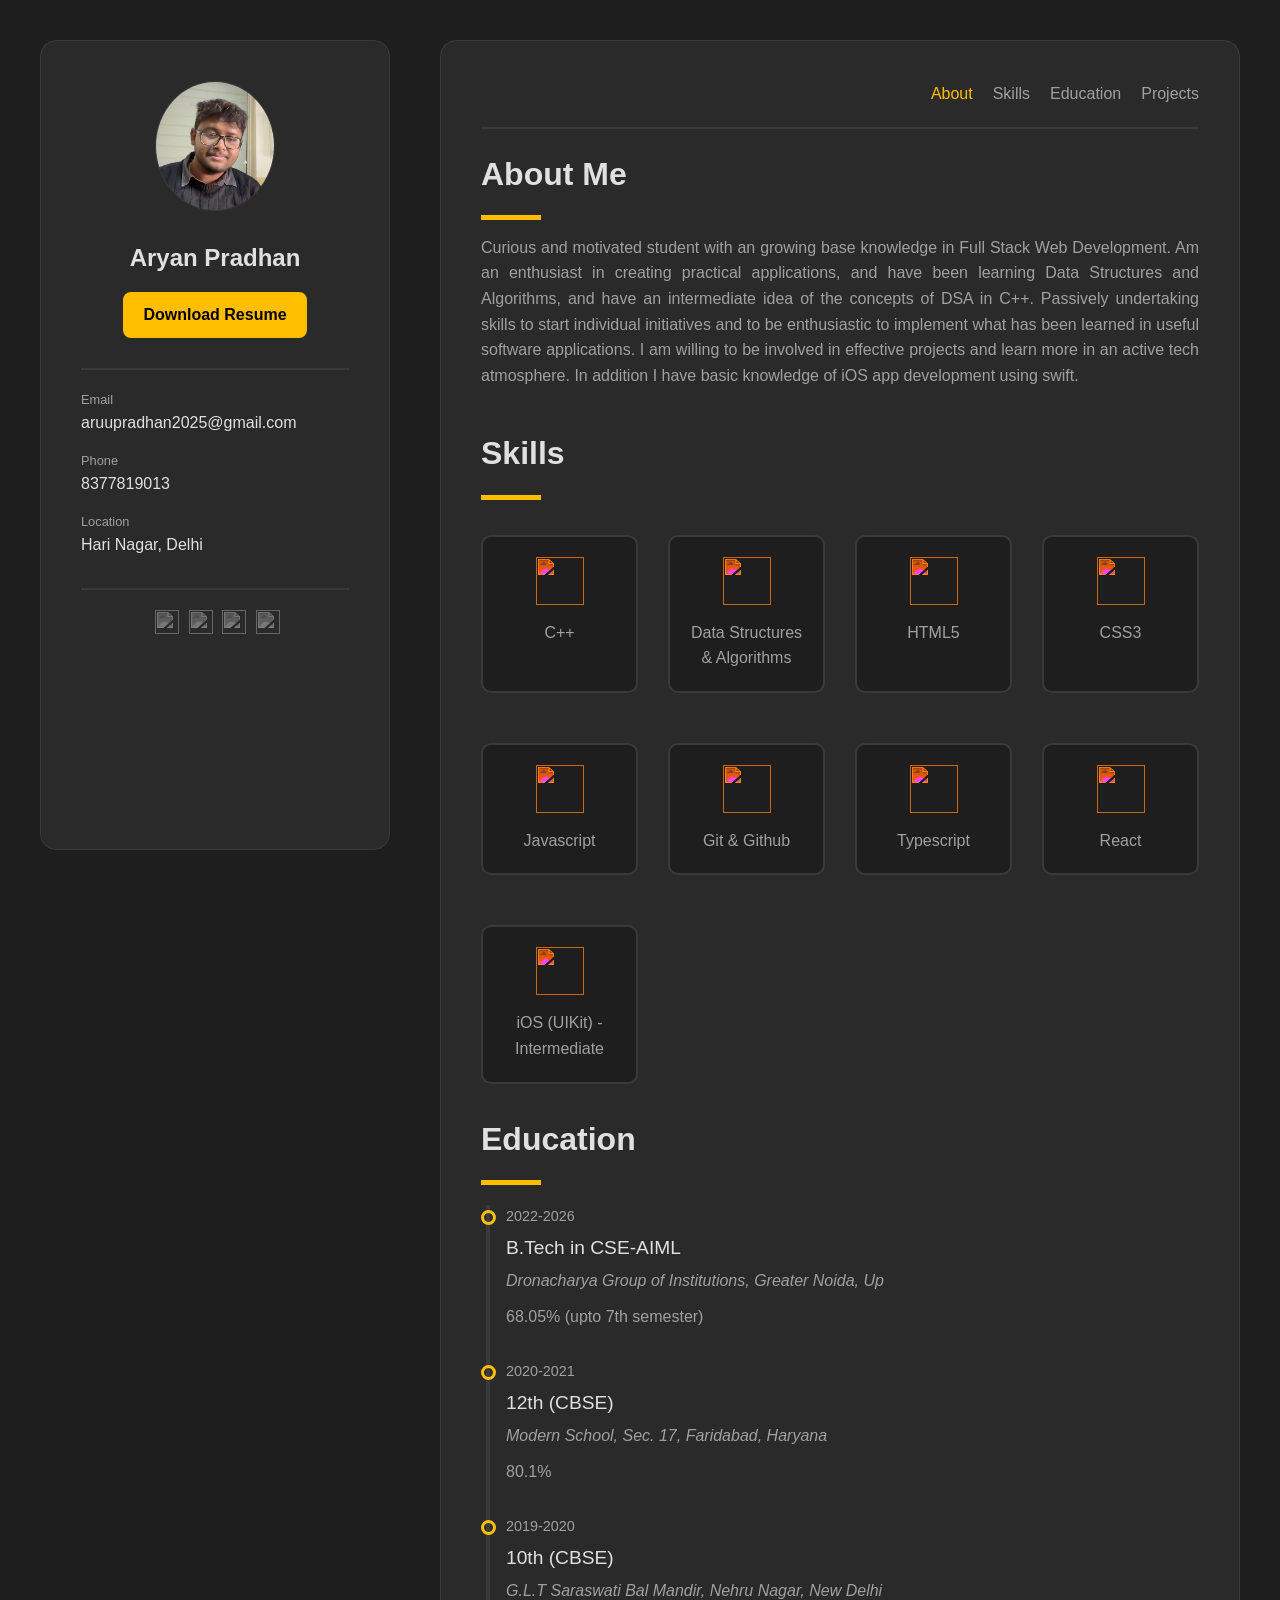
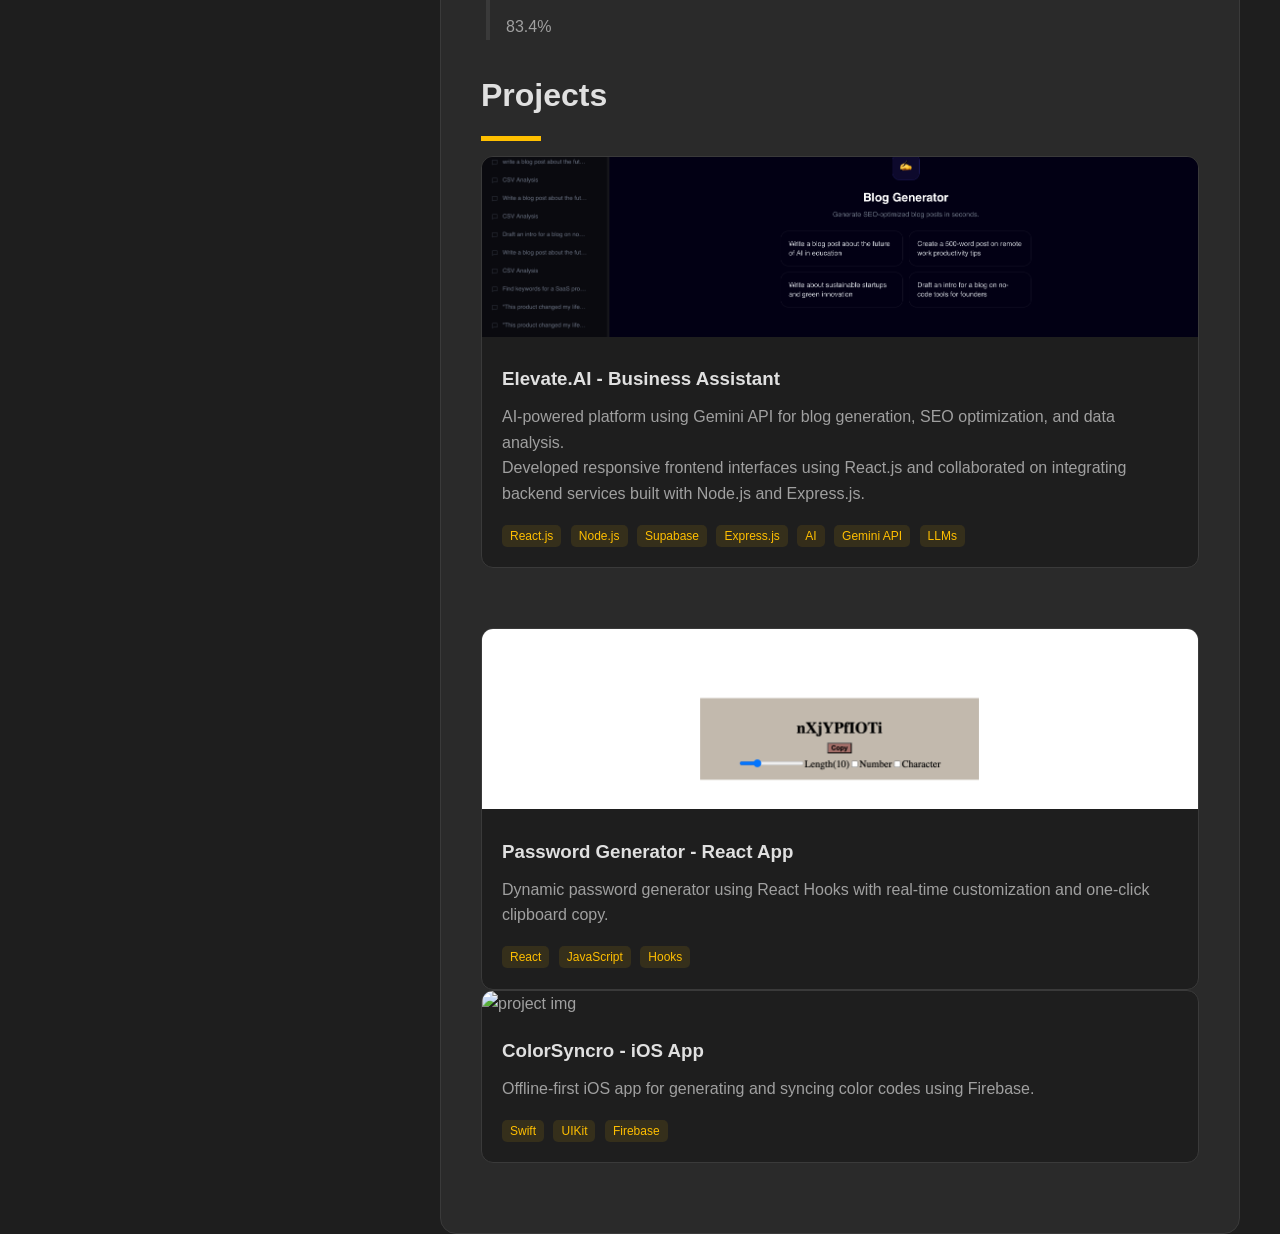
==== index.html @ 5b8fa910 "renamed index file" ====
<!-- updated -->
<!DOCTYPE html>
<html lang="en">

<head>
    <meta charset="UTF-8">
    <meta name="viewport" content="width=device-width, initial-scale=1.0">
    <title>Profile Portfolio</title>
    <link rel="stylesheet" href="./portfolio1a.css">
</head>

<body>

    <div class="main-container">
        <!--sidebar-->
        <div class="sidebar">

            <!--profile-->
            <div class="profile">
                <img src="./aryanpradhan.jpg" alt="my photo">
                <h2>Aryan Pradhan</h2>
                <!-- <p>Frontend Developer</p> -->
                <a href="./Aryan Pradhan resume.pdf" download class="resume-btn"> Download Resume </a>
            </div>


            <!--contact-->

            <div class="contact">
                <div class="email">
                    <h3 class="label">Email</h3>
                    <a href="mailto:aruupradhan2025@gmail.com" class="value">aruupradhan2025@gmail.com</a>
                </div>
                <div class="phone">
                    <h3 class="label">Phone</h3>
                    <a href="tel:8377819013" class="value">8377819013</a>
                </div>
                <div class="location">
                    <h3 class="label">Location</h3>
                    <p class="value">Hari Nagar, Delhi</p>
                </div>
            </div>
            <!--social-->

            <div class="social">
                <a href="https://github.com/aryan25s" target="_blank"><img src="https://simpleicons.org/icons/git.svg"
                        alt=""></a>

                <a href="https://www.linkedin.com/in/aryanp25/"><img
                        src="https://www.svgrepo.com/show/144030/linkedin-square-logo.svg" alt=""></a>

                <a href="https://leetcode.com/u/aryan_25s/" target="_blank"><img
                        src="https://simpleicons.org/icons/leetcode.svg" alt=""></a>

                <a href="https://x.com/aryan250603" target="_blank"><img src="https://simpleicons.org/icons/x.svg"
                        alt=""></a>
            </div>
        </div>


        <!--main-content-->
        <div class="main-content">

            <!--navigation-->
            <div id="navigation">
                <nav>
                    <a href="#about" class="active">About</a>
                    <a href="#skills">Skills</a>
                    <a href="#education">Education</a>
                    <a href="#projects">Projects</a>
                </nav>
            </div>


            <!--about me-->
            <div id="about">
                <h2 class="heading">About Me</h2>
                <div class="line"></div>
                <p class="content">
                    Curious and motivated student with an growing base knowledge in Full Stack Web Development. Am an
                    enthusiast in creating practical applications, and have been learning Data Structures and
                    Algorithms, and have an intermediate idea of the concepts of DSA in C++. Passively undertaking
                    skills to start individual initiatives and to be enthusiastic to implement what has been learned in
                    useful software applications. I am willing to be involved in effective projects and learn more in an
                    active tech atmosphere. In addition I have basic knowledge of iOS app development using swift.
                </p>
            </div>

            <!--skills-->
            <div id="skills">
                <h2 class="heading">Skills</h2>
                <div class="line"></div>
                <div class="grid-container">
                    <div class="item">
                        <img src="https://simpleicons.org/icons/cplusplus.svg">
                        <h3>C++</h3>
                    </div>
                    <div class="item">
                        <img src="https://simpleicons.org/icons/leetcode.svg">
                        <h3>Data Structures & Algorithms</h3>
                    </div>
                    <div class="item">
                        <img src="https://simpleicons.org/icons/html5.svg" alt="">
                        <h3>HTML5</h3>
                    </div>
                    <div class="item">
                        <img src="https://simpleicons.org/icons/css.svg" alt="">
                        <h3>CSS3</h3>
                    </div>
                    <div class="item">
                        <img src="https://simpleicons.org/icons/javascript.svg" alt="">
                        <h3>Javascript</h3>
                    </div>
                    <!-- <div class="item">
                        <img src="https://simpleicons.org/icons/react.svg" alt="">
                        <h3>React</h3>
                    </div> -->
                    <div class="item">
                        <img src="https://simpleicons.org/icons/git.svg" alt="">
                        <h3>Git & Github</h3>
                    </div>
                    <div class="item">
                        <img src="https://simpleicons.org/icons/typescript.svg" alt="">
                        <h3>Typescript</h3>
                    </div>
                    <div class="item">
                        <img src="https://simpleicons.org/icons/react.svg" alt="">
                        <h3>React</h3>
                    </div>
                    <div class="item">
                        <img src="https://simpleicons.org/icons/apple.svg">
                        <h3>iOS (UIKit) - Intermediate</h3>
                    </div>

                </div>
            </div>

            <!--education-->
            <div id="education">
                <h2 class="heading">Education</h2>
                <div class="line"></div>
                <div class="edtech">
                    <div class="edfirst">
                        <div class="year">2022-2026</div>
                        <h3 class="degree">B.Tech in CSE-AIML</h3>
                        <p class="college">Dronacharya Group of Institutions, Greater Noida, Up</p>
                        <p class="marks">68.05% (upto 7th semester)</p>
                        <div class="goal"></div>
                    </div>
                    <div class="edsecond">
                        <div class="year">2020-2021</div>
                        <h3 class="degree">12th (CBSE)</h3>
                        <p class="college">Modern School, Sec. 17, Faridabad, Haryana</p>
                        <p class="marks">80.1%</p>
                        <div class="goal"></div>
                    </div>
                    <div class="edthird">
                        <div class="year">2019-2020</div>
                        <h3 class="degree">10th (CBSE)</h3>
                        <p class="college">G.L.T Saraswati Bal Mandir, Nehru Nagar, New Delhi</p>
                        <p class="marks">83.4%</p>
                        <div class="goal"></div>
                    </div>

                    <div class="liner"></div>
                </div>
            </div>
            <!--portfolio-->
            <div id="projects">
                <h2 class="heading">Projects</h2>
                <div class="line"></div>

                <div>


                    <a href="https://github.com/aryan25s/Elevate.ai" target="_blank" class="project-link">

                        <div class="project">
                            <img src="./Elevate.ai.png" alt="project img">

                            <div class="card">
                                <h3>Elevate.AI - Business Assistant</h3>
                                <p>
                                    AI-powered platform using Gemini API for blog generation,
                                    SEO optimization, and data analysis.
                                    <br>
                                    Developed responsive frontend interfaces using React.js and collaborated on integrating backend services built with
Node.js and Express.js.
                                </p>
                                <span>React.js</span> <span>Node.js</span> <span>Supabase</span> <span>Express.js</span> <span>AI</span> <span>Gemini API</span> <span>LLMs</span>
                            </div>
                        </div>

                    </a>


                    <a href="https://github.com/aryan25s/Password-Generator" target="_blank" class="project-link"></a>

                        <div class="project">
                            <img src="./passgen.png" alt="project img">

                            <div class="card">
                                <h3>Password Generator - React App</h3>
                                <p>
                                    Dynamic password generator using React Hooks with real-time customization and
                                    one-click clipboard copy.
                                </p>
                                <span>React</span> <span>JavaScript</span> <span>Hooks</span>
                            </div>
                        </div>

                    </a>


                    <a href="https://github.com/aryan25s/ColorSyncro" target="_blank" class="project-link">
                        <div class="project">

                            <img src="https://images.unsplash.com/photo-1511707171634-5f897ff02aa9" alt="project img">
                            <div class="card">
                                <h3>ColorSyncro - iOS App</h3>
                                <p>Offline-first iOS app for generating and syncing color codes using Firebase.</p>
                                <span>Swift</span> <span>UIKit</span> <span>Firebase</span>
                            </div>
                        </div>
                    </a>

                </div>
            </div>
        </div>
    </div>


    </div>


</body>

</html>
---- portfolio1a.css ----
*{
    padding: 0;
    margin: 0;
    box-sizing: border-box;
}

body{
    background-color: #1e1e1e;
    font-family: sans-serif;
    color: #a0a0a0;
    line-height: 1.6;
}

.main-container{
    display: grid;
    max-width: 1200px;
    grid-template-columns: 350px 1fr;
    gap: 50px;
    padding-top: 40px;
    margin: auto;
    
}

/* profile section */

.sidebar{
    height: 90vh;
    background-color: #2a2a2a;
    border: 1px solid #3a3a3a;
    border-radius: 16px;
    padding: 40px;
    position: sticky;
    top: 40px;
}

.main-content{
    /* height: 90vh; */
    background-color: #2a2a2a;
    border: 1px solid #3a3a3a;
    border-radius: 16px;
    padding: 40px;
}

.profile{
    text-align: center;
}

.profile img{
    height: 130px;
    width: 120px;
    border-radius: 50%;
    border: 1px solid #3a3a3a;
}

.profile h2{
    font-size: 1.5rem;
    font-weight: 700;
    margin-top: 20px;
    color: #e0e0e0;
}

.resume-btn {
    display: inline-block;
    margin-top: 15px;
    padding: 10px 20px;
    background: #FFBF00;
    color: #000;
    border-radius: 8px;
    text-decoration: none;
    font-weight: bold;
    transition: transform 0.3s ease, box-shadow 0.3s ease;
  }
  
  .resume-btn:hover {
    transform: translateY(-3px);
    box-shadow: 0 5px 15px rgba(255, 191, 0, 0.4);
  }

/* .profile p{
    background-color: #1e1e1e;
    padding: 5px 15px;
    color: #FFBF00;
    border: 1px solid #3a3a3a;
    font-size: 0.8rem;
    border-radius: 8px;
    display: inline-block;
    margin-top: 10px;
} */

/* contact information */

.contact{
    margin-top: 30px;
    border-top: 2px solid #3a3a3a;
    padding-top: 20px;
}

.label{
    font-weight: 500;
    font-size: 0.8rem;
    color: #a0a0a0;
}

.value{
    color: #e0e0e0;
    text-decoration: none;
}

.email, .phone{
    margin-bottom: 15px;
}

/* social media */
.social{
    margin-top: 30px;
    border-top: 2px solid #3a3a3a;
    padding-top: 20px;
    text-align: center;
}

.social img{
    height: 24px;
    width: 24px;
    margin-left: 5px;
    filter: grayscale(1) invert(0.7);
    transition: filter 0.3s ease;
}

.social img:hover{
    filter: grayscale(0) invert(0);
}

/* main content */

/* navigation */

#navigation{
    /* padding: 30px 40px; */
    border-bottom: 2px solid #3a3a3a;
    margin-bottom: 20px;
    padding-bottom: 20px;
    
}

nav{
    display: flex;
    justify-content: flex-end;
    gap: 20px;
}
nav a{
    text-decoration: none;
    color: #a0a0a0;
    font-weight: 500;
    transition: color 0.3s ease;
    
}
nav a {
    position: relative;
}

nav a::after {
    content: "";
    position: absolute;
    width: 0%;
    height: 2px;
    background: #FFBF00;
    left: 0;
    bottom: -5px;
    transition: 0.3s;
}

nav a:hover::after {
    width: 100%;
}
.active, nav a:hover{
    color: #FFBF00;
}

/* about me */
.heading{
    color: #e0e0e0;
    font-size: 2rem;
    margin-bottom: 15px;
}

.line{
    width: 60px;
    height: 5px;
    background-color: #FFBF00;
    margin-bottom: 15px;
}

.content{
    text-align: justify;
    color: #a0a0a0;
}

#about{
    margin-bottom: 40px;
}

/* skill section */

.grid-container{
    display: grid;
    grid-template-columns: repeat(auto-fit, minmax(120px, 1fr)); 
    /* upper wale line ke wajha se hmara grid responsive bnn gya hai mtlb screen size ke hisam se change hone lga hai */
    gap: 30px;
}

.item{
    padding: 20px;
    border-radius: 10px;
    border: 2px solid #3a3a3a;
    background-color: #1e1e1e;
    text-align: center;
    margin-top: 20px;
    transition: transform 0.3s ease, box-shadow 0.3s ease;
}


.item img{
    height: 48px;
    width: 48px;
    filter: invert(75%) sepia(50%) saturate(1000%) hue-rotate(350deg) brightness(110%) contrast(101%);
    margin-bottom: 15px;
}

.item h3{
    font-size: 1rem;
    font-weight: 500;
}

.item:hover{
    transform: scale(1.1);
    box-shadow: 0px 0px 10px 5px rgba(0, 0, 0, 0.3);
}
.item:hover h3 {
    color: #FFBF00;
}

/* education section */

#education{
    margin-top: 30px;
}

/* .edtech{
    padding-left: 20px;
} */

.edtech{
    position: relative;
    margin-top: 20px;
}

.year{
    font-size: 0.9rem;
    color: #a0a0a0;
    margin-bottom: 5px;
}

.degree{
    color: #e0e0e0;
    font-size: 1.2rem;
    font-weight: 500;
    margin-bottom: 5px;
}

.college{
    font-style: italic;
    color: #a0a0a0;
    margin-bottom: 10px;
}

.marks{
    color: #a0a0a0;
}

.edfirst, .edsecond, .edthird{
    margin-bottom: 30px;
    padding-left: 25px;
    position: relative;
}

/* .edsecond{
    margin-bottom: 30px;
} */

.goal{
    height: 15px;
    width: 15px;
    border-radius: 50%;
    border: 3px solid #FFBF00;
    position: absolute;
    top: 5px;
    left: 0px;
    z-index: 5;
}

.liner{
    position: absolute;
    width: 2px;
    top: 0px;
    bottom: 0px;
    left: 5px;
    border: 2px solid #3a3a3a;
}

/* portfolio section */

.project-link{
    text-decoration: none;
    color: inherit;
    display: block;
    
    padding-bottom: 30px;
}

.project-container{
    margin-top: 30px;
    display: grid;
    grid-template-columns: 1fr 1fr;
    gap: 25px;
}

.project{
    background-color: #1e1e1e;
    border-radius: 12px;
    border: 1px solid #3a3a3a;
    overflow: hidden;
    transition: transform 0.5s ease, box-shadow 0.5s ease;
}

.project:hover{
    transform: translateY(-10px);
    box-shadow: 0px 0px 10px 5px rgba(0, 0, 0, 0.3);
}

.project img{
    height: 180px;
    width: 100%;
    object-fit: cover;
}

.project img {
    transition: transform 0.4s ease;
}

.project:hover img {
    transform: scale(1.05);
}

.card{
    padding: 20px;
}

.card h3{
    color: #e0e0e0;
    margin-bottom: 10px;
}

.card p{
    color: #a0a0a0;
    line-height: 1.6;
    margin-bottom: 15px;
}

.card span{
    background-color: rgba(255, 191, 0, 0.1);
    color: #FFBF00;
    padding: 4px 8px;
    border-radius: 5px;
    font-size: 0.75rem;
    margin-right: 5px;
}

@media screen and (max-width: 1200px){
    .main-container{
        grid-template-columns: 1fr;
        padding: 20px;
    }

    .sidebar{
        position: static;
        height: auto;
    }
}

@media screen and (max-width:750px) {
    .project-container{
        grid-template-columns: 1fr;
    }

    #navigation nav {
        /* Adjust nav for smaller screens */
        justify-content: center;
        flex-wrap: wrap;
    }

    .sidebar{
        display: flex;
        justify-content: center;
        gap: 40px;
    }
}
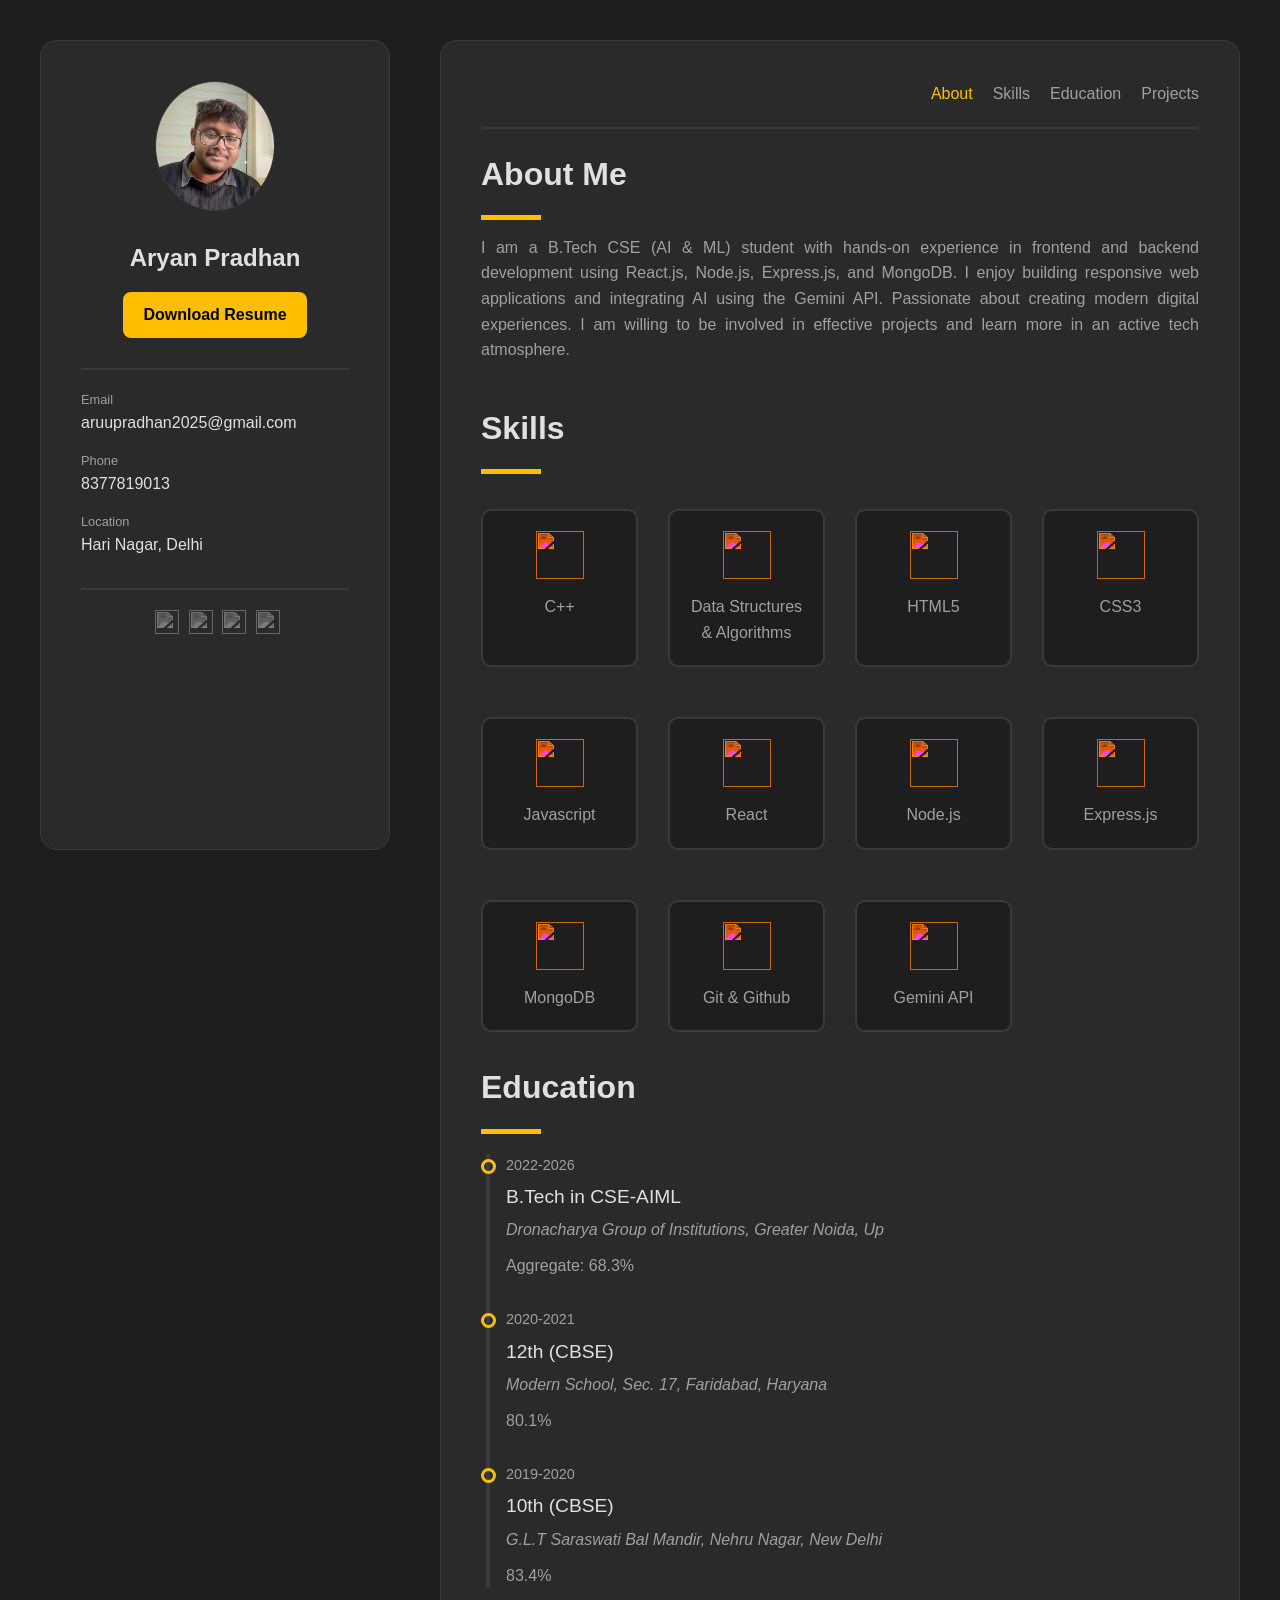
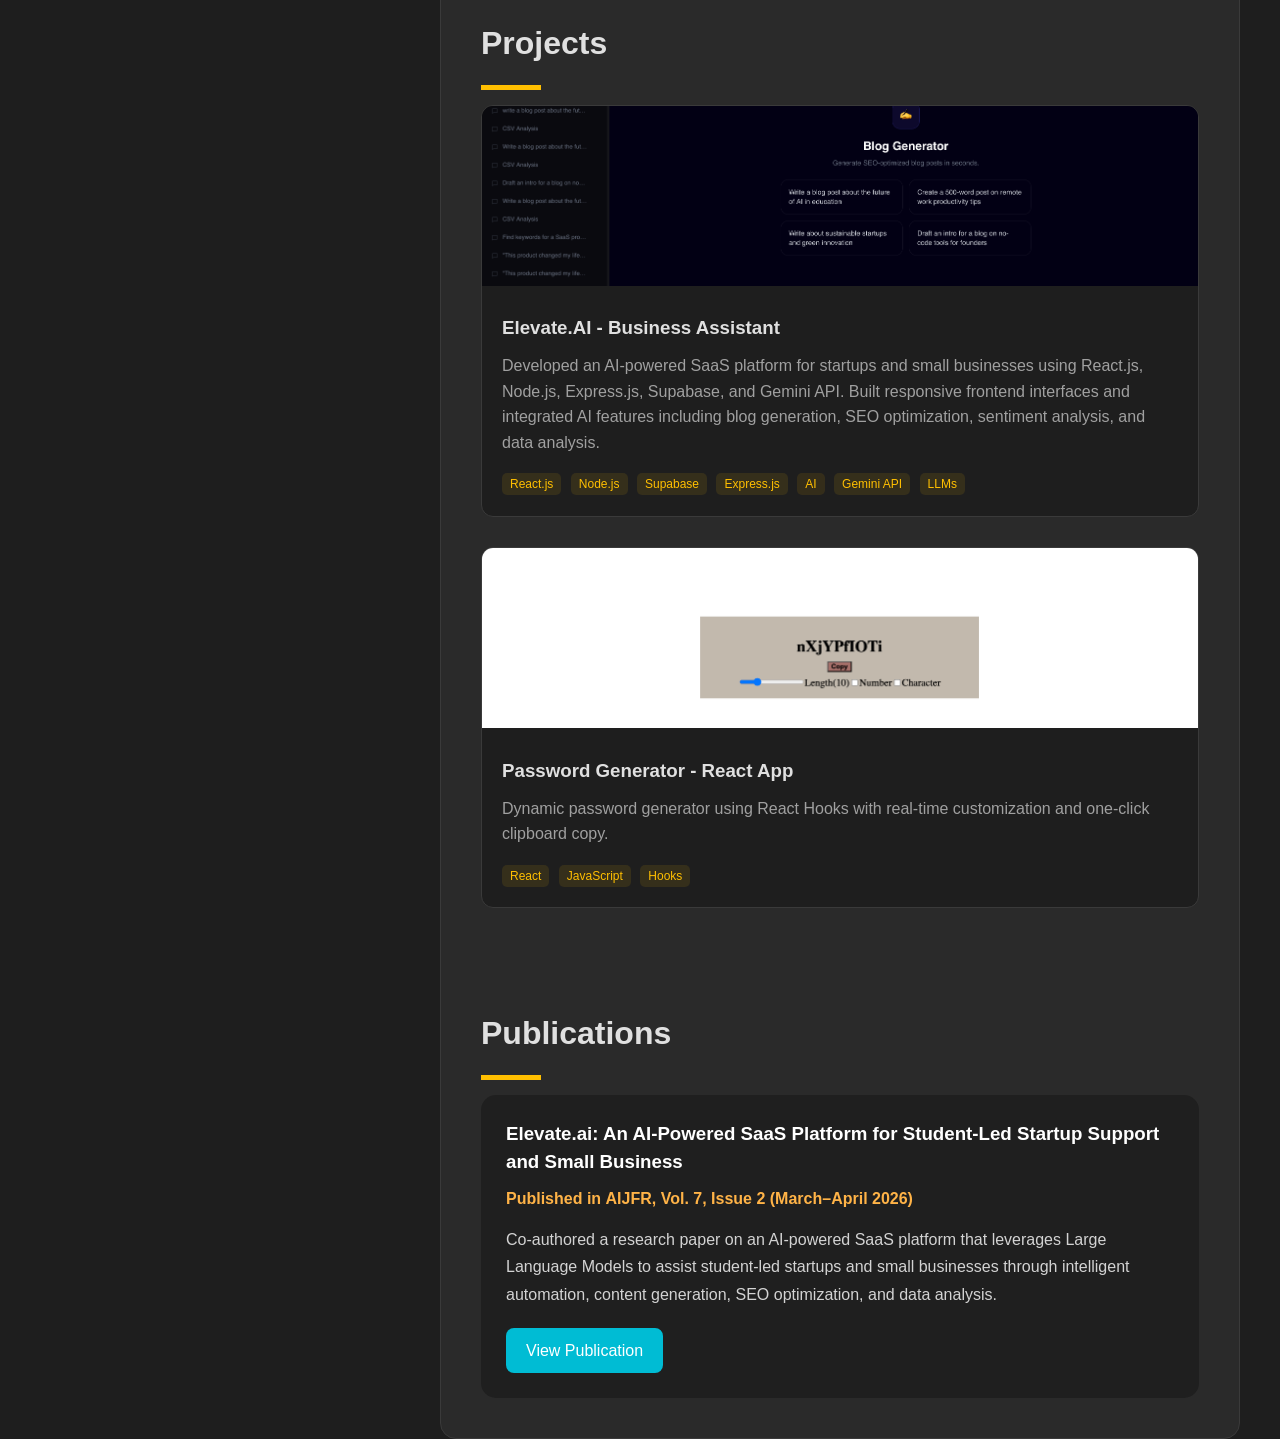
==== commit c3bef51b: "Update portfolio with new projects, skills, and publications" ====
--- a/index.html
+++ b/index.html
@@ -46,7 +46,7 @@
                 <a href="https://github.com/aryan25s" target="_blank"><img src="https://simpleicons.org/icons/git.svg"
                         alt=""></a>
 
-                <a href="https://www.linkedin.com/in/aryanp25/"><img
+                <a href="https://www.linkedin.com/in/aryanp25/" target="_blank"><img
                         src="https://www.svgrepo.com/show/144030/linkedin-square-logo.svg" alt=""></a>
 
                 <a href="https://leetcode.com/u/aryan_25s/" target="_blank"><img
@@ -77,12 +77,8 @@
                 <h2 class="heading">About Me</h2>
                 <div class="line"></div>
                 <p class="content">
-                    Curious and motivated student with an growing base knowledge in Full Stack Web Development. Am an
-                    enthusiast in creating practical applications, and have been learning Data Structures and
-                    Algorithms, and have an intermediate idea of the concepts of DSA in C++. Passively undertaking
-                    skills to start individual initiatives and to be enthusiastic to implement what has been learned in
-                    useful software applications. I am willing to be involved in effective projects and learn more in an
-                    active tech atmosphere. In addition I have basic knowledge of iOS app development using swift.
+                    I am a B.Tech CSE (AI & ML) student with hands-on experience in frontend and backend development using React.js, Node.js, Express.js, and MongoDB. I enjoy building responsive web applications and integrating AI using the Gemini API. Passionate about creating modern digital experiences. I am willing to be involved in effective projects and learn more in an
+                    active tech atmosphere.
                 </p>
             </div>
 
@@ -111,25 +107,29 @@
                         <img src="https://simpleicons.org/icons/javascript.svg" alt="">
                         <h3>Javascript</h3>
                     </div>
-                    <!-- <div class="item">
+                    <div class="item">
                         <img src="https://simpleicons.org/icons/react.svg" alt="">
                         <h3>React</h3>
-                    </div> -->
+                    </div>
+                    <div class="item">
+                        <img src="https://simpleicons.org/icons/nodedotjs.svg" alt="">
+                        <h3>Node.js</h3>          
+                    </div>
+                    <div class="item">
+                        <img src="https://simpleicons.org/icons/express.svg" alt="">
+                        <h3>Express.js</h3>
+                    </div>
+                    <div class="item">
+                        <img src="https://simpleicons.org/icons/mongodb.svg" alt="">
+                        <h3>MongoDB</h3>
+                    </div>
                     <div class="item">
                         <img src="https://simpleicons.org/icons/git.svg" alt="">
                         <h3>Git & Github</h3>
                     </div>
                     <div class="item">
-                        <img src="https://simpleicons.org/icons/typescript.svg" alt="">
-                        <h3>Typescript</h3>
-                    </div>
-                    <div class="item">
-                        <img src="https://simpleicons.org/icons/react.svg" alt="">
-                        <h3>React</h3>
-                    </div>
-                    <div class="item">
-                        <img src="https://simpleicons.org/icons/apple.svg">
-                        <h3>iOS (UIKit) - Intermediate</h3>
+                        <img src="https://simpleicons.org/icons/google.svg" alt="">
+                        <h3>Gemini API</h3>
                     </div>
 
                 </div>
@@ -144,7 +144,7 @@
                         <div class="year">2022-2026</div>
                         <h3 class="degree">B.Tech in CSE-AIML</h3>
                         <p class="college">Dronacharya Group of Institutions, Greater Noida, Up</p>
-                        <p class="marks">68.05% (upto 7th semester)</p>
+                        <p class="marks">Aggregate: 68.3%</p>
                         <div class="goal"></div>
                     </div>
                     <div class="edsecond">
@@ -181,11 +181,7 @@
                             <div class="card">
                                 <h3>Elevate.AI - Business Assistant</h3>
                                 <p>
-                                    AI-powered platform using Gemini API for blog generation,
-                                    SEO optimization, and data analysis.
-                                    <br>
-                                    Developed responsive frontend interfaces using React.js and collaborated on integrating backend services built with
-Node.js and Express.js.
+                                    Developed an AI-powered SaaS platform for startups and small businesses using React.js, Node.js, Express.js, Supabase, and Gemini API. Built responsive frontend interfaces and integrated AI features including blog generation, SEO optimization, sentiment analysis, and data analysis.
                                 </p>
                                 <span>React.js</span> <span>Node.js</span> <span>Supabase</span> <span>Express.js</span> <span>AI</span> <span>Gemini API</span> <span>LLMs</span>
                             </div>
@@ -194,7 +190,7 @@
                     </a>
 
 
-                    <a href="https://github.com/aryan25s/Password-Generator" target="_blank" class="project-link"></a>
+                    <a href="https://github.com/aryan25s/Password-Generator" target="_blank" class="project-link">
 
                         <div class="project">
                             <img src="./passgen.png" alt="project img">
@@ -211,19 +207,32 @@
 
                     </a>
 
-
-                    <a href="https://github.com/aryan25s/ColorSyncro" target="_blank" class="project-link">
-                        <div class="project">
-
-                            <img src="https://images.unsplash.com/photo-1511707171634-5f897ff02aa9" alt="project img">
-                            <div class="card">
-                                <h3>ColorSyncro - iOS App</h3>
-                                <p>Offline-first iOS app for generating and syncing color codes using Firebase.</p>
-                                <span>Swift</span> <span>UIKit</span> <span>Firebase</span>
-                            </div>
-                        </div>
+                </div>
+            </div>
+
+            <!-- Publications -->
+            <div id="publications">
+                <h2 class="heading">Publications</h2>
+                <div class="line"></div>
+
+                <div class="publication-card">
+                    <h3>
+                        Elevate.ai: An AI-Powered SaaS Platform for Student-Led Startup Support and Small Business
+                    </h3>
+
+                    <p class="journal">
+                        Published in <strong>AIJFR</strong>, Vol. 7, Issue 2 (March–April 2026)
+                    </p>
+
+                    <p class="publication-desc">
+                        Co-authored a research paper on an AI-powered SaaS platform that leverages Large Language Models
+                        to assist student-led startups and small businesses through intelligent automation,
+                        content generation, SEO optimization, and data analysis.
+                    </p>
+
+                    <a href="https://doi.org/10.63363/aijfr.2026.v07i02.4177" target="_blank" class="publication-btn">
+                        View Publication
                     </a>
-
                 </div>
             </div>
         </div>
--- a/portfolio1a.css
+++ b/portfolio1a.css
@@ -374,6 +374,52 @@
     font-size: 0.75rem;
     margin-right: 5px;
 }
+#publications{
+    margin-top:70px;
+}
+
+.publication-card{
+    background:#1f1f1f;
+    border-radius:15px;
+    padding:25px;
+    transition:.3s;
+}
+
+.publication-card:hover{
+    transform:translateY(-5px);
+}
+
+.publication-card h3{
+    color:#fff;
+    margin-bottom:10px;
+    line-height:1.5;
+}
+
+.journal{
+    color:#ffb347;
+    font-weight:600;
+    margin-bottom:15px;
+}
+
+.publication-desc{
+    color:#d3d3d3;
+    line-height:1.7;
+}
+
+.publication-btn{
+    display:inline-block;
+    margin-top:20px;
+    padding:10px 20px;
+    background:#00bcd4;
+    color:#fff;
+    border-radius:8px;
+    text-decoration:none;
+    transition:.3s;
+}
+
+.publication-btn:hover{
+    background:#0097a7;
+}
 
 @media screen and (max-width: 1200px){
     .main-container{
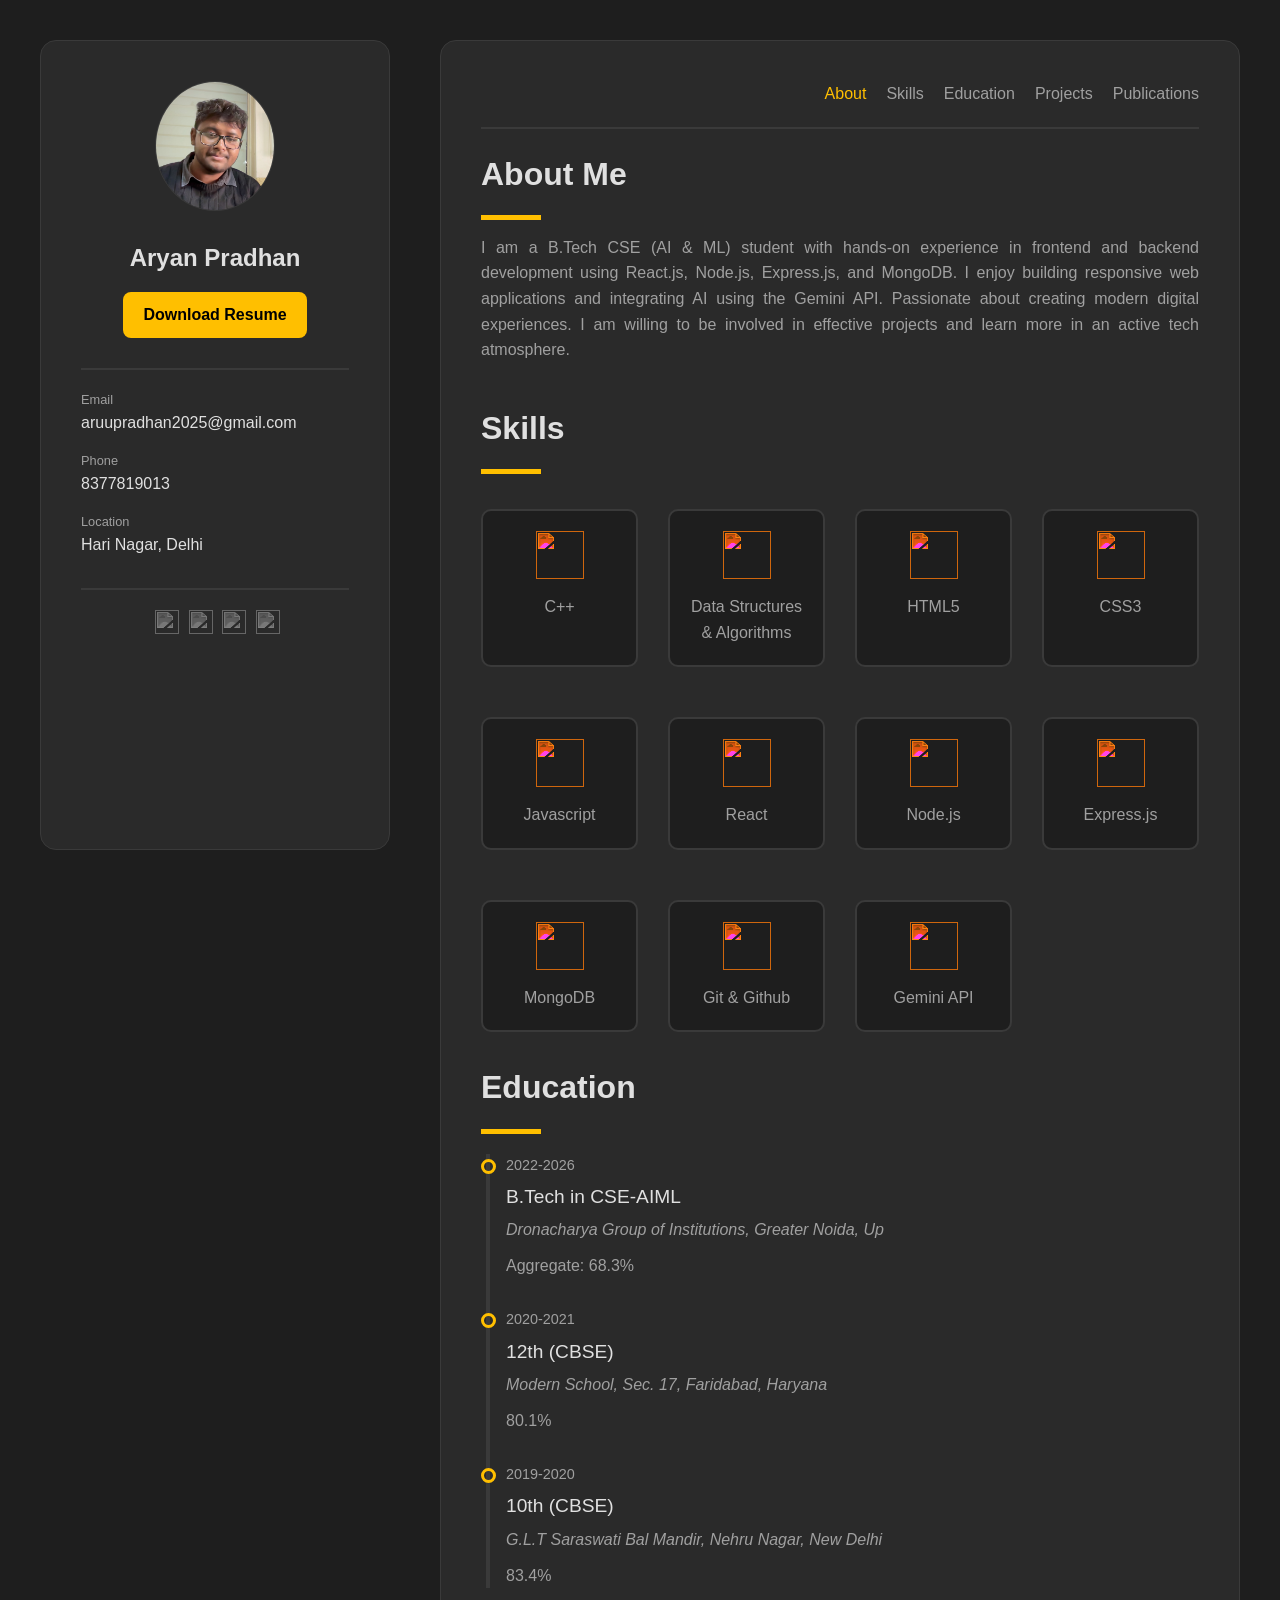
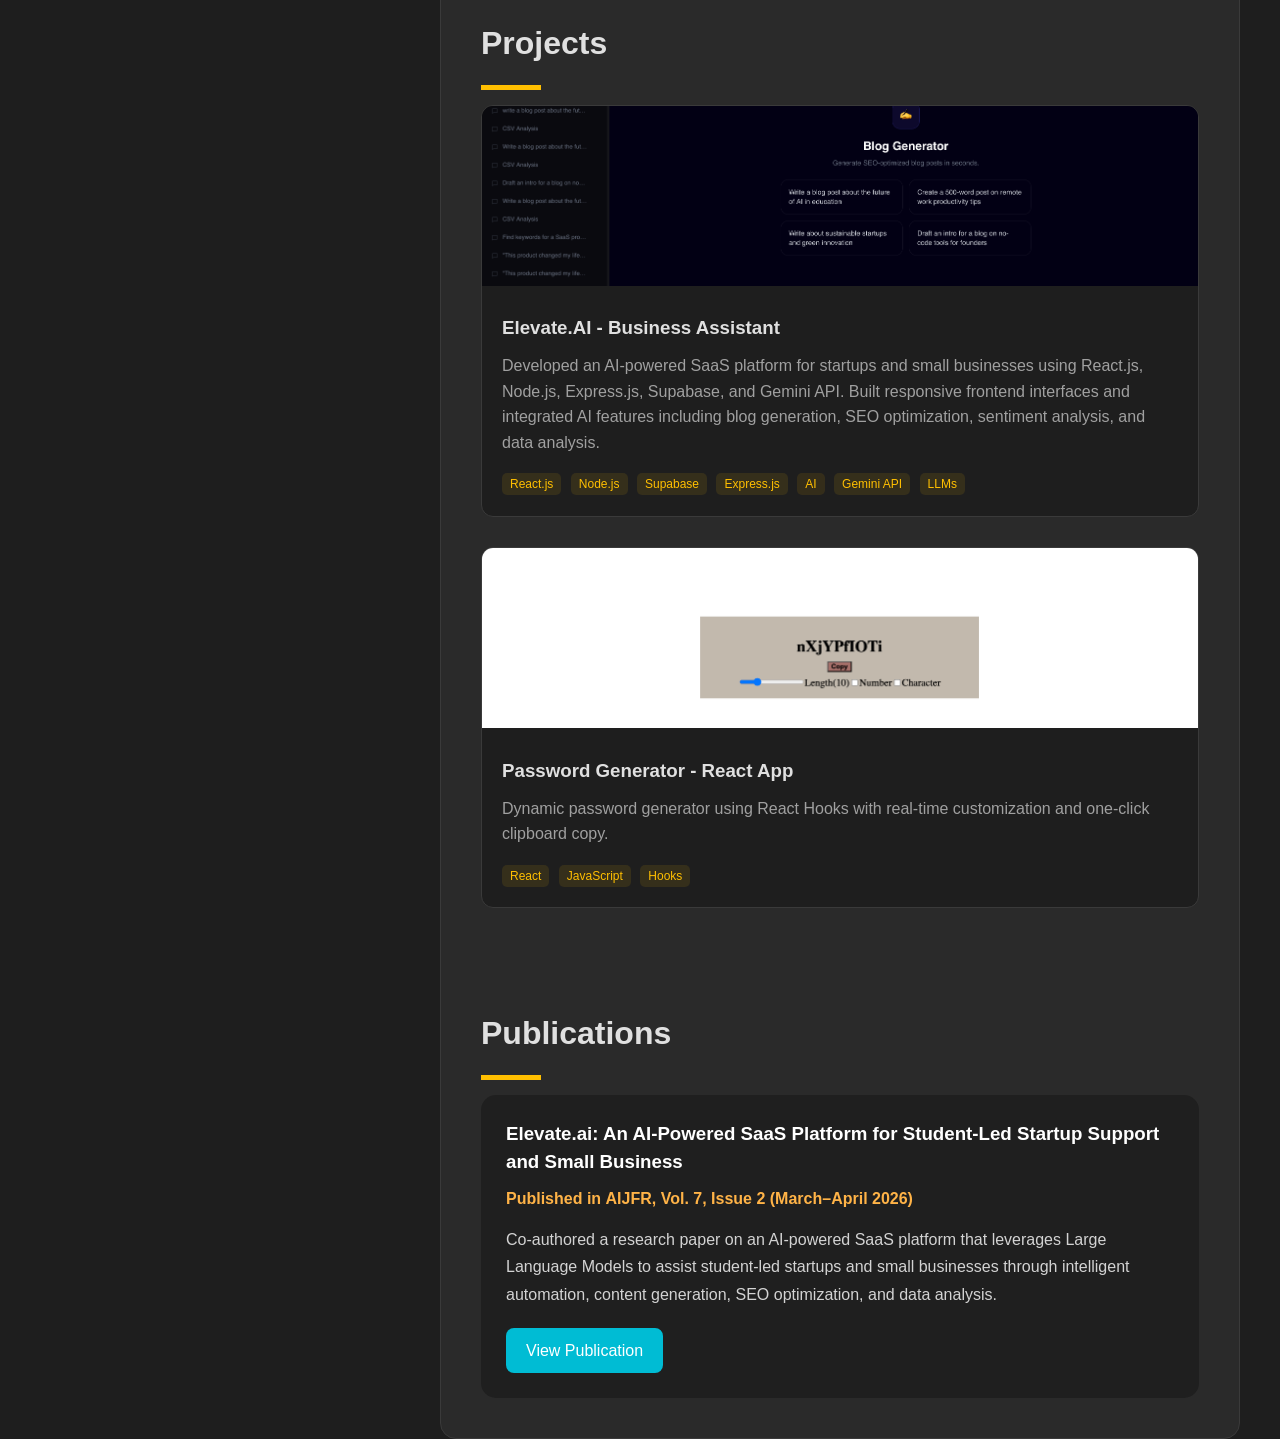
==== commit a3c7d31d: "navigation bar update" ====
--- a/index.html
+++ b/index.html
@@ -68,6 +68,7 @@
                     <a href="#skills">Skills</a>
                     <a href="#education">Education</a>
                     <a href="#projects">Projects</a>
+                    <a href="#publications">Publications</a>
                 </nav>
             </div>
 
